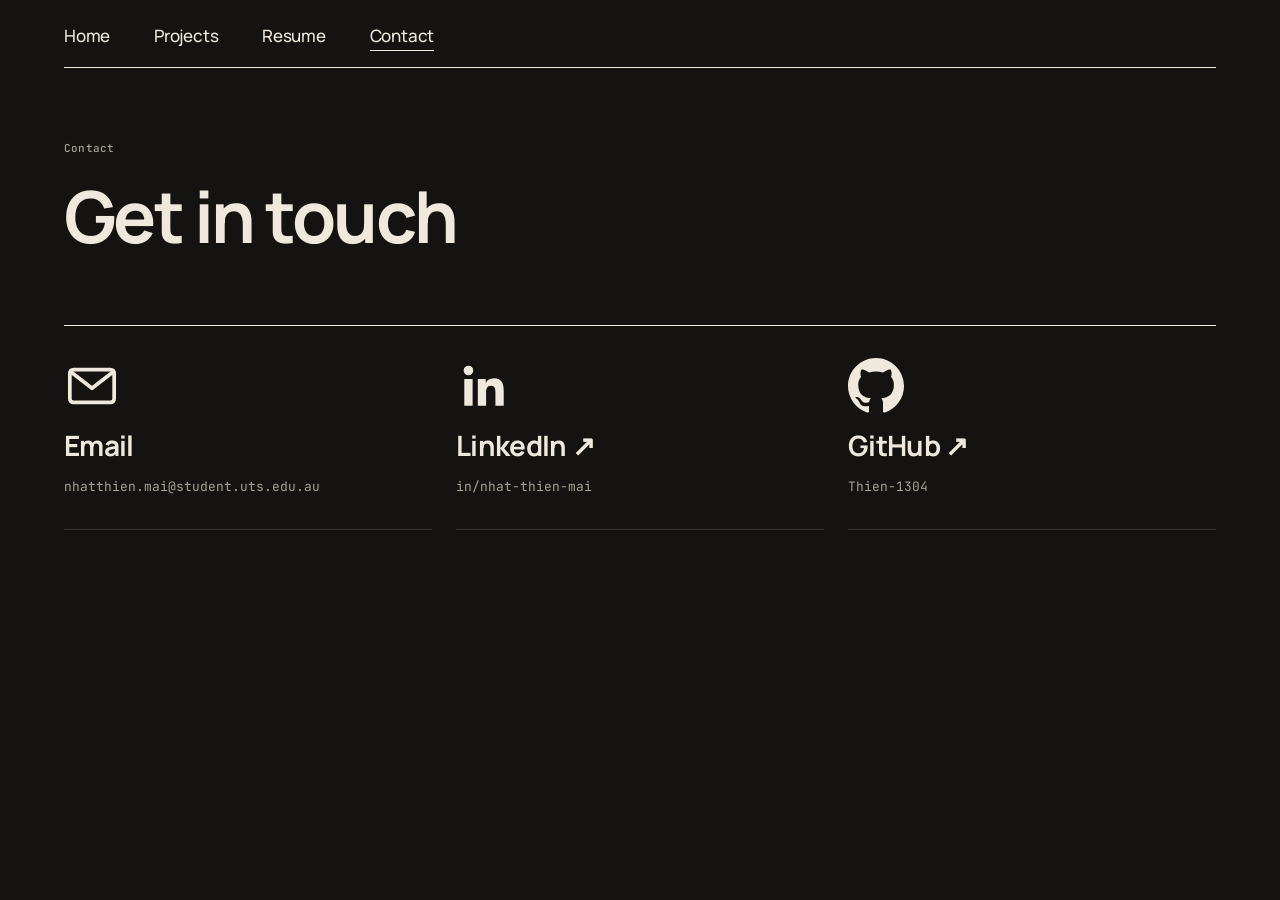
==== contact.html @ c1de8e4e "Publish portfolio site Co-Authored-By: Claude Opus 5.5 <noreply@anthropic.com>" ====
<!doctype html>
<html lang="en" data-theme="dark">
<head>
<meta charset="utf-8">
<meta name="color-scheme" content="dark">
<meta name="viewport" content="width=device-width, initial-scale=1">
<title>Contact — Nhat Thien Mai</title>
<meta name="description" content="Portfolio of Nhat Thien Mai, Mechatronics Engineering student at UTS: robots, embedded systems and test-bench work.">
<link rel="preconnect" href="https://fonts.googleapis.com">
<link rel="preconnect" href="https://fonts.gstatic.com" crossorigin>
<link rel="stylesheet" href="https://fonts.googleapis.com/css2?family=JetBrains+Mono:wght@400;500&family=Manrope:wght@400;500;600;700;800&display=swap">
<link rel="stylesheet" href="styles.css">
</head>
<body>
<div class="nm" id="top">
  <div class="nm-wrap">
    <header class="nm-mast">
      <nav class="nm-mast-nav nm-nav" aria-label="Primary">
        <a href="index.html">Home</a>
        <a href="index.html#work">Projects</a>
        <a href="https://drive.google.com/file/d/1OJMmLm8U8ivecN6BhH8PJnnP1VrDxSXQ/view?usp=sharing" target="_blank" rel="noopener">Resume</a>
        <a href="contact.html" aria-current="page">Contact</a>
      </nav>
    </header>
  </div>

  <section class="nm-wrap nm-grid nm-contact">
    <span class="nm-label" style="grid-column:1 / span 4">Contact</span>
    <h1 class="nm-display">Get in touch</h1>
    <div class="nm-contact-list">
      <a class="nm-contact-item" href="mailto:nhatthien.mai@student.uts.edu.au"><svg viewBox="0 0 24 24" fill="none" stroke="currentColor" stroke-width="1.6" stroke-linejoin="round" aria-hidden="true"><rect x="2.5" y="5" width="19" height="14" rx="1.5"/><path d="M3 6l9 7 9-7"/></svg><strong>Email</strong><span>nhatthien.mai@student.uts.edu.au</span></a>
      <a class="nm-contact-item" href="https://www.linkedin.com/in/nhat-thien-mai-077a37353/" target="_blank" rel="noopener"><svg viewBox="0 0 24 24" fill="currentColor" aria-hidden="true"><path d="M20.45 20.45h-3.56v-5.57c0-1.33-.02-3.04-1.85-3.04-1.85 0-2.14 1.45-2.14 2.94v5.67H9.35V9h3.41v1.56h.05c.48-.9 1.64-1.85 3.37-1.85 3.6 0 4.27 2.37 4.27 5.46v6.28zM5.34 7.43a2.06 2.06 0 1 1 0-4.13 2.06 2.06 0 0 1 0 4.13zM7.12 20.45H3.56V9h3.56v11.45z"/></svg><strong>LinkedIn ↗</strong><span>in/nhat-thien-mai</span></a>
      <a class="nm-contact-item" href="https://github.com/Thien-1304" target="_blank" rel="noopener"><svg viewBox="0 0 16 16" fill="currentColor" aria-hidden="true"><path d="M8 0C3.58 0 0 3.58 0 8c0 3.54 2.29 6.53 5.47 7.59.4.07.55-.17.55-.38 0-.19-.01-.82-.01-1.49-2.01.37-2.53-.49-2.69-.94-.09-.23-.48-.94-.82-1.13-.28-.15-.68-.52-.01-.53.63-.01 1.08.58 1.23.82.72 1.21 1.87.87 2.33.66.07-.52.28-.87.51-1.07-1.78-.2-3.64-.89-3.64-3.95 0-.87.31-1.59.82-2.15-.08-.2-.36-1.02.08-2.12 0 0 .67-.21 2.2.82.64-.18 1.32-.27 2-.27.68 0 1.36.09 2 .27 1.53-1.04 2.2-.82 2.2-.82.44 1.1.16 1.92.08 2.12.51.56.82 1.27.82 2.15 0 3.07-1.87 3.75-3.65 3.95.29.25.54.73.54 1.48 0 1.07-.01 1.93-.01 2.2 0 .21.15.46.55.38A8.013 8.013 0 0016 8c0-4.42-3.58-8-8-8z"/></svg><strong>GitHub ↗</strong><span>Thien-1304</span></a>
    </div>
  </section>

</div>
</body>
</html>
---- styles.css ----
/* Nhat Thien Mai portfolio: tokens + components */
:root{--space-1:4px;--space-2:8px;--space-3:12px;--space-4:16px;--space-6:24px;--space-8:32px;--space-12:48px;--space-18:72px;--space-30:120px;--radius-none:0;--radius-hair:2px;--radius-round:999px;--page-max:1360px;--page-margin:clamp(20px, 5vw, 72px);--measure:34em;--font-display:"Manrope", "Helvetica Neue", Arial, sans-serif;--font-sans:"Manrope", "Helvetica Neue", Arial, sans-serif;--font-mono:"JetBrains Mono", ui-monospace, Menlo, Consolas, monospace;--paper:#f2eee5;--paper-raised:#faf8f3;--paper-sunk:#e7e1d4;--ink:#1b1915;--graphite:#57524a;--rule:#c9c1b1;--rule-strong:var(--ink);--solder:#b83c16;--on-solder:#f8f4ec;--phosphor:#d4f25c;--on-phosphor:#1b1915;--indigo:#262343;--on-indigo:#f2eee5;--focus:var(--solder);--sticker:3px 4px 0 0 #1b1915;color-scheme:light}
@media (prefers-color-scheme: dark){:root:not([data-theme="light"]){--paper:#141311;--paper-raised:#1d1b18;--paper-sunk:#0d0c0b;--ink:#efe9dd;--graphite:#a8a194;--rule:#3a3631;--rule-strong:var(--ink);--solder:#f0703f;--on-solder:#141311;--phosphor:#c6e84a;--on-phosphor:#141311;--indigo:#a9a3e8;--on-indigo:#141311;--focus:var(--solder);--sticker:3px 4px 0 0 #000000;color-scheme:dark}}
:root[data-theme="dark"]{--paper:#141311;--paper-raised:#1d1b18;--paper-sunk:#0d0c0b;--ink:#efe9dd;--graphite:#a8a194;--rule:#3a3631;--rule-strong:var(--ink);--solder:#f0703f;--on-solder:#141311;--phosphor:#c6e84a;--on-phosphor:#141311;--indigo:#a9a3e8;--on-indigo:#141311;--focus:var(--solder);--sticker:3px 4px 0 0 #000000;color-scheme:dark}
/* Nhat Thien Mai Portfolio: component styles. Loads after tokens.css; every value is a token or derived from one.
   Fonts come from Google Fonts: Manrope (400-800) and JetBrains Mono (400, 500). Everything is upright. */

.nm, .nm * { box-sizing: border-box; }
body { margin: 0; background: var(--paper); color: var(--ink); font-family: var(--font-sans); -webkit-font-smoothing: antialiased; }
.nm { font-family: var(--font-sans); font-size: 16px; line-height: 26px; color: var(--ink); background: var(--paper); }
.nm img { display: block; max-width: 100%; }
.nm a { color: inherit; }
.nm :focus-visible { outline: 2px solid var(--focus); outline-offset: 3px; }
.nm-wrap { max-width: var(--page-max); margin: 0 auto; padding-left: var(--page-margin); padding-right: var(--page-margin); }
.nm-grid { display: grid; grid-template-columns: repeat(12, minmax(0, 1fr)); column-gap: var(--space-6); }

/* ---------- type helpers ---------- */
.nm-label { font-family: var(--font-mono); font-size: 11px; line-height: 16px; font-weight: 500; letter-spacing: .02em; text-transform: none; color: var(--graphite); }
.nm-spec { font-family: var(--font-mono); font-size: 13px; line-height: 20px; }
.nm-em { font-style: normal; font-weight: 400; }
.nm-lede .nm-em, .nm-body .nm-em, .nm-small .nm-em { font-weight: 700; }
.nm-display { font-family: var(--font-display); font-weight: 700; font-size: clamp(40px, 5.6vw, 72px); line-height: 1.02; letter-spacing: -.035em; margin: 0; }
.nm-headline { font-family: var(--font-display); font-weight: 700; font-size: clamp(26px, 2.8vw, 36px); line-height: 1.12; letter-spacing: -.025em; margin: 0; }
.nm-pull { font-family: var(--font-display); font-weight: 500; font-size: clamp(22px, 2.4vw, 28px); line-height: 1.3; letter-spacing: -.015em; margin: 0; }
.nm-lede { font-size: 19px; line-height: 30px; max-width: var(--measure); margin: 0; }
.nm-body { font-size: 16px; line-height: 26px; max-width: var(--measure); margin: 0; }
.nm-body + .nm-body { margin-top: var(--space-4); }
.nm-small { font-size: 14px; line-height: 22px; color: var(--graphite); margin: 0; }
.nm-solder { color: var(--solder); }

/* ---------- Link, Button, Disc ---------- */
.nm-link { color: var(--ink); text-decoration: underline; text-decoration-thickness: 1px; text-underline-offset: 5px; text-decoration-color: var(--rule-strong); transition: color .2s, text-decoration-color .2s; }
.nm-link:hover { color: var(--solder); text-decoration-color: var(--solder); }
.nm-link--arrow::after { content: "\2009\2192"; display: inline-block; transition: transform .2s; }
.nm-link--arrow:hover::after { transform: translateX(4px); }
.nm-link--out::after { content: "\2009\2197"; }
.nm-btn { display: inline-flex; align-items: center; gap: var(--space-3); font-family: var(--font-mono); font-size: 11px; line-height: 16px; font-weight: 500; letter-spacing: .02em; text-transform: none; text-decoration: none; padding: var(--space-3) var(--space-4); border: 1px solid var(--rule-strong); border-radius: var(--radius-none); background: var(--ink); color: var(--paper); cursor: pointer; transition: background .2s, color .2s; }
.nm-btn:hover { background: var(--solder); border-color: var(--solder); color: var(--on-solder); }
.nm-btn--ghost { background: transparent; color: var(--ink); }
.nm-btn--ghost:hover { background: var(--ink); border-color: var(--ink); color: var(--paper); }
.nm-disc { display: inline-grid; place-items: center; width: 72px; height: 72px; border-radius: var(--radius-round); border: 1px solid var(--rule-strong); color: var(--ink); font-family: var(--font-display); font-size: 28px; line-height: 1; text-decoration: none; transition: background .2s, color .2s; }
.nm-disc:hover { background: var(--ink); color: var(--paper); }

/* ---------- Masthead ---------- */
.nm-mast { display: grid; grid-template-columns: repeat(12, minmax(0, 1fr)); column-gap: var(--space-6); align-items: baseline; padding-top: var(--space-6); padding-bottom: var(--space-4); border-bottom: 1px solid var(--rule-strong); }
.nm-mast-mark { grid-column: 1 / span 4; font-family: var(--font-display); font-weight: 800; font-size: 20px; line-height: 1; letter-spacing: -.03em; text-decoration: none; color: var(--ink); }
.nm-mast-mark i { font-style: normal; font-weight: 400; }
.nm-mast-status { grid-column: 5 / span 4; display: flex; align-items: center; gap: var(--space-2); }
.nm-mast-status::before { content: ""; width: 7px; height: 7px; border-radius: var(--radius-round); background: var(--solder); flex: none; }
.nm-mast-nav { grid-column: 9 / span 4; display: flex; justify-content: flex-end; gap: var(--space-6); }
.nm-mast-nav a { font-family: var(--font-mono); font-size: 11px; line-height: 16px; font-weight: 500; letter-spacing: .02em; text-transform: none; color: var(--ink); text-decoration: none; padding-bottom: 2px; border-bottom: 1px solid transparent; }
.nm-mast-nav a:hover { color: var(--solder); }
.nm-mast-nav a[aria-current] { border-bottom-color: var(--solder); }
.nm-mast-nav a sup { color: var(--graphite); font-size: 9px; margin-left: 2px; }
@media (max-width: 760px) {
  .nm-mast { grid-template-columns: minmax(0, 1fr); row-gap: var(--space-3); }
  .nm-mast-mark, .nm-mast-status, .nm-mast-nav { grid-column: 1; }
  .nm-mast-nav { grid-row: 2; justify-content: flex-start; flex-wrap: wrap; gap: var(--space-2) var(--space-4); }
  .nm-mast-status { grid-row: 3; }
}
/* small screens: every grid child goes full width, including inline column spans on composed pages */
@media (max-width: 860px) {
  .nm { overflow-x: clip; }
  .nm-grid, .nm-index, .nm-case, .nm-row, .nm-toolkit > div, .nm-sechead, .nm-colophon-cols { column-gap: var(--space-4); }
  .nm-grid > *, .nm-case > * { grid-column: 1 / -1 !important; }
  .nm-hero-figure.nm-figure { width: 72%; }
}

/* ---------- Hero ---------- */
.nm-hero { position: relative; padding-top: var(--space-12); padding-bottom: var(--space-18); }
.nm-hero-folio { grid-column: 1 / span 7; grid-row: 1; display: flex; flex-direction: column; gap: var(--space-1); }
.nm-hero-name { grid-column: 1 / span 9; grid-row: 2; position: relative; z-index: 2; margin: var(--space-8) 0 0; font-family: var(--font-display); font-weight: 700; font-size: clamp(56px, 9vw, 128px); line-height: .96; letter-spacing: -.045em; }
.nm-hero-name span { display: block; }
.nm-hero-name .nm-indent { padding-left: 1.6em; }
.nm-hero-figure { grid-column: 8 / span 4; grid-row: 1 / span 3; position: relative; margin: 0; align-self: start; }
.nm-hero-intro { grid-column: 2 / span 5; grid-row: 3; margin-top: var(--space-12); }
.nm-hero-intro .nm-lede + .nm-lede { margin-top: var(--space-4); }
.nm-hero-actions { display: flex; flex-wrap: wrap; gap: var(--space-3); margin-top: var(--space-8); }
.nm-hero-figure .nm-sticker { position: absolute; left: -28px; bottom: 92px; z-index: 3; }
.nm-hero-figure .nm-seal { position: absolute; right: -24px; top: -28px; z-index: 3; }
@media (max-width: 860px) {
  .nm-hero-name, .nm-hero-figure, .nm-hero-intro, .nm-hero-folio { grid-column: 1 / -1; grid-row: auto; }
  .nm-hero-figure { width: 72%; margin-top: var(--space-8); justify-self: end; }
  .nm-hero-name .nm-indent { padding-left: .8em; }
  .nm-hero-intro { margin-top: var(--space-8); }
}

/* ---------- Portrait (dithered image that takes the paper colour) ---------- */
.nm-portrait { position: relative; background: var(--paper); overflow: hidden; }
.nm-portrait img { width: 100%; mix-blend-mode: multiply; filter: contrast(1.05); transition: opacity .3s; }
.nm-portrait::after { content: ""; position: absolute; inset: 0; background: var(--solder); mix-blend-mode: screen; opacity: 0; transition: opacity .3s; pointer-events: none; }
.nm-portrait:hover::after { opacity: 1; }
[data-theme="dark"] .nm-portrait { background: var(--ink); }
[data-theme="dark"] .nm-portrait img { mix-blend-mode: multiply; }

/* ---------- Figure ---------- */
.nm-figure { margin: 0; }
.nm-figure-img { background: var(--paper-sunk); overflow: hidden; }
.nm-figure-img img { width: 100%; height: 100%; object-fit: cover; }
.nm-figure-img--contain img { object-fit: contain; mix-blend-mode: multiply; }
[data-theme="dark"] .nm-figure-img--contain { background: var(--ink); }
.nm-figure figcaption { display: flex; gap: var(--space-3); align-items: baseline; margin-top: var(--space-3); max-width: 40em; }
.nm-figure figcaption .nm-label:first-child { color: var(--solder); flex: none; }
.nm-figure figcaption .nm-cap { font-size: 14px; line-height: 22px; color: var(--graphite); }
.nm-ratio-4x5 { aspect-ratio: 4 / 5; }
.nm-ratio-1x1 { aspect-ratio: 1 / 1; }
.nm-ratio-3x2 { aspect-ratio: 3 / 2; }
.nm-ratio-16x9 { aspect-ratio: 16 / 9; }
.nm-ratio-3x4 { aspect-ratio: 3 / 4; }

/* ---------- Annotation: dimension line ---------- */
.nm-dim { margin: 0; display: inline-flex; flex-direction: column; gap: var(--space-2); min-width: 160px; }
.nm-dim-line { position: relative; display: flex; align-items: center; height: 20px; color: var(--rule-strong); }
.nm-dim-line::before { content: ""; position: absolute; left: 0; right: 0; top: 50%; border-top: 1px solid currentColor; }
.nm-dim-tick { position: relative; width: 1px; height: 20px; background: currentColor; flex: none; }
.nm-dim-tick::after { content: ""; position: absolute; top: 50%; width: 0; height: 0; border-top: 4px solid transparent; border-bottom: 4px solid transparent; transform: translateY(-50%); }
.nm-dim-tick:first-child::after { left: 1px; border-right: 8px solid currentColor; }
.nm-dim-tick:last-child::after { right: 1px; border-left: 8px solid currentColor; }
.nm-dim-val { position: relative; margin: 0 auto; padding: 0 var(--space-2); background: var(--paper); font-family: var(--font-mono); font-size: 13px; line-height: 20px; color: var(--solder); }
.nm-dim figcaption { text-align: center; }
.nm-dim--v { flex-direction: row; align-items: stretch; min-width: 0; min-height: 160px; }
.nm-dim--v .nm-dim-line { flex-direction: column; height: auto; width: 20px; }
.nm-dim--v .nm-dim-line::before { top: 0; bottom: 0; left: 50%; right: auto; border-top: 0; border-left: 1px solid currentColor; }
.nm-dim--v .nm-dim-tick { width: 20px; height: 1px; }
.nm-dim--v .nm-dim-tick::after { top: auto; left: 50%; transform: translateX(-50%); border: 0; border-left: 4px solid transparent; border-right: 4px solid transparent; }
.nm-dim--v .nm-dim-tick:first-child::after { top: 1px; border-bottom: 8px solid currentColor; }
.nm-dim--v .nm-dim-tick:last-child::after { bottom: 1px; border-top: 8px solid currentColor; }
.nm-dim--v .nm-dim-val { margin: auto 0; padding: var(--space-1) 0; writing-mode: vertical-rl; transform: rotate(180deg); }
.nm-dim--v figcaption { align-self: center; text-align: left; max-width: 14em; }

/* ---------- Sticker & Seal ---------- */
.nm-sticker { display: inline-block; font-family: var(--font-mono); font-size: 11px; line-height: 16px; font-weight: 500; letter-spacing: .02em; text-transform: none; padding: var(--space-2) var(--space-3); background: var(--phosphor); color: var(--on-phosphor); border-radius: var(--radius-hair); box-shadow: var(--sticker); transform: rotate(-4deg); white-space: nowrap; }
.nm-sticker b { font-weight: 800; display: block; font-family: var(--font-display); font-size: 18px; line-height: 22px; letter-spacing: -.02em; text-transform: none; }
.nm-sticker--solder { background: var(--solder); color: var(--on-solder); transform: rotate(3deg); }
.nm-seal { display: inline-grid; place-items: center; align-content: center; width: 104px; height: 104px; border-radius: var(--radius-round); background: var(--solder); color: var(--on-solder); box-shadow: var(--sticker); text-align: center; transform: rotate(8deg); }
.nm-seal strong { font-family: var(--font-display); font-weight: 800; font-size: 34px; line-height: .95; letter-spacing: -.04em; }
.nm-seal strong sup { font-size: 18px; vertical-align: top; }
.nm-seal span { font-family: var(--font-mono); font-size: 9px; line-height: 12px; letter-spacing: .02em; text-transform: none; margin-top: var(--space-1); max-width: 76px; }

/* ---------- Section head ---------- */
.nm-sechead { display: grid; grid-template-columns: repeat(12, minmax(0, 1fr)); column-gap: var(--space-6); align-items: end; padding-top: var(--space-3); border-top: 1px solid var(--rule-strong); margin-bottom: var(--space-12); }
.nm-sechead .nm-label { grid-column: 1 / span 3; align-self: start; }
.nm-sechead h2 { grid-column: 4 / span 7; margin: var(--space-6) 0 0; font-family: var(--font-display); font-weight: 700; font-size: clamp(40px, 5.6vw, 72px); line-height: 1.02; letter-spacing: -.035em; }
.nm-sechead h2 sup { font-family: var(--font-mono); font-size: 13px; letter-spacing: .04em; color: var(--solder); vertical-align: top; margin-left: var(--space-2); position: relative; top: .6em; }
.nm-sechead .nm-sechead-note { grid-column: 11 / span 2; align-self: end; text-align: right; }
@media (max-width: 760px) { .nm-sechead .nm-label, .nm-sechead h2, .nm-sechead-note { grid-column: 1 / -1; text-align: left; } }

/* ---------- Project index ---------- */
.nm-index { display: grid; grid-template-columns: repeat(12, minmax(0, 1fr)); column-gap: var(--space-6); row-gap: var(--space-18); align-items: start; }
.nm-card { display: block; text-decoration: none; color: var(--ink); }
.nm-card-img { position: relative; overflow: hidden; background: var(--paper-sunk); }
.nm-card-img img { width: 100%; height: 100%; object-fit: cover; transition: transform .6s cubic-bezier(.2,.7,.2,1); }
.nm-card:hover .nm-card-img img { transform: scale(1.025); }
.nm-card-meta { display: grid; grid-template-columns: auto 1fr auto; column-gap: var(--space-4); align-items: baseline; padding-top: var(--space-3); margin-top: var(--space-3); border-top: 1px solid var(--rule-strong); }
.nm-card-no { color: var(--solder); }
.nm-card-title { font-family: var(--font-display); font-weight: 700; font-size: clamp(20px, 2vw, 26px); line-height: 1.2; letter-spacing: -.025em; margin: 0; }
.nm-card-title i { font-style: normal; font-weight: 400; }
.nm-card-arrow { font-family: var(--font-display); font-size: 26px; line-height: 1; transition: transform .25s, color .25s; }
.nm-card:hover .nm-card-arrow { transform: translate(4px, -4px); color: var(--solder); }
.nm-card-sub { grid-column: 2 / span 2; margin-top: var(--space-2); }
.nm-card .nm-sticker { position: absolute; top: var(--space-4); right: var(--space-4); }
/* placement recipes: deliberately unequal */
.nm-at-a { grid-column: 1 / span 7; }
.nm-at-b { grid-column: 9 / span 4; margin-top: var(--space-30); }
.nm-at-c { grid-column: 2 / span 4; }
.nm-at-d { grid-column: 7 / span 6; margin-top: calc(-1 * var(--space-12)); }
.nm-at-e { grid-column: 1 / span 5; margin-top: var(--space-6); }
.nm-at-f { grid-column: 7 / span 5; margin-top: var(--space-18); }
@media (max-width: 860px) {
  .nm-index { row-gap: var(--space-12); }
  .nm-at-a, .nm-at-b, .nm-at-c, .nm-at-d, .nm-at-e, .nm-at-f { grid-column: 1 / -1; margin-top: 0; }
  .nm-at-b, .nm-at-d, .nm-at-f { width: 82%; justify-self: end; }
}

/* ---------- Type tile (project with no photograph) ---------- */
.nm-tile { position: relative; display: flex; flex-direction: column; justify-content: space-between; padding: var(--space-6); background: var(--indigo); color: var(--on-indigo); overflow: hidden; }
.nm-tile-dots { position: absolute; inset: 0; pointer-events: none; background-image: radial-gradient(circle, var(--on-indigo) 1.5px, transparent 2px); background-size: 14px 14px; -webkit-mask-image: linear-gradient(200deg, transparent 25%, #000 95%); mask-image: linear-gradient(200deg, transparent 25%, #000 95%); }
.nm-tile-num { position: relative; font-family: var(--font-display); font-weight: 800; font-size: clamp(64px, 7vw, 96px); line-height: .9; letter-spacing: -.05em; }
.nm-tile .nm-label { position: relative; color: var(--on-indigo); }

/* ---------- Case study ---------- */
.nm-case { display: grid; grid-template-columns: repeat(12, minmax(0, 1fr)); column-gap: var(--space-6); row-gap: var(--space-8); padding-top: var(--space-3); border-top: 1px solid var(--rule-strong); }
.nm-case-no { grid-column: 1 / span 2; }
.nm-case-no b { display: block; font-family: var(--font-display); font-weight: 800; font-size: 72px; line-height: .9; color: var(--ink); margin-top: var(--space-4); letter-spacing: -.05em; }
.nm-case-text { grid-column: 4 / span 5; padding-top: var(--space-6); }
.nm-case-text .nm-headline { margin-bottom: var(--space-8); }
.nm-case-spec { grid-column: 10 / span 3; padding-top: var(--space-6); }
.nm-case-wide { grid-column: 2 / span 10; }
.nm-case-left { grid-column: 1 / span 6; }
.nm-case-right { grid-column: 8 / span 5; margin-top: var(--space-18); }
@media (max-width: 860px) {
  .nm-case-no, .nm-case-text, .nm-case-spec, .nm-case-wide, .nm-case-left, .nm-case-right { grid-column: 1 / -1; margin-top: 0; }
  .nm-case-no b { font-size: 56px; }
}

/* ---------- Spec list ---------- */
.nm-specs { margin: 0; padding: 0; }
.nm-specs > div { display: grid; grid-template-columns: 1fr; gap: var(--space-1); padding: var(--space-3) 0; border-top: 1px solid var(--rule); }
.nm-specs > div:last-child { border-bottom: 1px solid var(--rule); }
.nm-specs dt { font-family: var(--font-mono); font-size: 11px; line-height: 16px; font-weight: 500; letter-spacing: .02em; text-transform: none; color: var(--graphite); }
.nm-specs dd { margin: 0; font-family: var(--font-mono); font-size: 13px; line-height: 20px; color: var(--ink); }

/* ---------- Ledger (experience, education, awards) ---------- */
.nm-ledger { list-style: none; margin: 0; padding: 0; }
.nm-row { display: grid; grid-template-columns: repeat(12, minmax(0, 1fr)); column-gap: var(--space-6); padding: var(--space-6) 0; border-top: 1px solid var(--rule); transition: background .2s; }
.nm-row:last-child { border-bottom: 1px solid var(--rule-strong); }
.nm-ledger .nm-row:first-child { border-top-color: var(--rule-strong); }
.nm-row-when { grid-column: 1 / span 2; padding-top: 6px; }
.nm-row-what { grid-column: 4 / span 5; }
.nm-row-what h3 { margin: 0; font-family: var(--font-display); font-weight: 700; font-size: 22px; line-height: 1.25; letter-spacing: -.02em; }
.nm-row-what p { margin: var(--space-1) 0 0; font-size: 14px; line-height: 22px; color: var(--graphite); }
.nm-row-notes { grid-column: 10 / span 3; margin: 0; padding: 6px 0 0; list-style: none; font-size: 14px; line-height: 22px; }
.nm-row-notes li + li { margin-top: var(--space-2); }
.nm-row-notes li::before { content: "\2014\2002"; color: var(--graphite); }
@media (max-width: 860px) { .nm-row-when, .nm-row-what, .nm-row-notes { grid-column: 1 / -1; } .nm-row-what { margin-top: var(--space-2); } .nm-row-notes { margin-top: var(--space-3); } }

/* ---------- Toolkit ---------- */
.nm-toolkit { margin: 0; }
.nm-toolkit > div { display: grid; grid-template-columns: repeat(12, minmax(0, 1fr)); column-gap: var(--space-6); padding: var(--space-4) 0; border-top: 1px solid var(--rule); align-items: baseline; }
.nm-toolkit > div:last-child { border-bottom: 1px solid var(--rule); }
.nm-toolkit dt { grid-column: 1 / span 3; }
.nm-toolkit dd { grid-column: 4 / span 9; margin: 0; font-family: var(--font-display); font-weight: 600; font-size: clamp(20px, 2.2vw, 26px); line-height: 1.35; letter-spacing: -.02em; }
.nm-toolkit dd span + span::before { content: " / "; color: var(--rule); font-weight: 400; }
@media (max-width: 760px) { .nm-toolkit dt, .nm-toolkit dd { grid-column: 1 / -1; } .nm-toolkit dd { margin-top: var(--space-1); } }

/* ---------- Colophon (contact + footer) ---------- */
.nm-colophon { padding-top: var(--space-30); padding-bottom: var(--space-8); }
.nm-colophon-call { grid-column: 1 / span 10; margin: 0; font-family: var(--font-display); font-weight: 700; font-size: clamp(40px, 6.4vw, 92px); line-height: 1; letter-spacing: -.045em; }
.nm-colophon-call a { text-decoration: none; color: var(--ink); background-image: linear-gradient(var(--solder), var(--solder)); background-size: 0 3px; background-repeat: no-repeat; background-position: 0 92%; transition: background-size .4s, color .2s; }
.nm-colophon-call a:hover { background-size: 100% 3px; color: var(--solder); }
.nm-colophon-cols { grid-column: 1 / -1; display: grid; grid-template-columns: repeat(12, minmax(0, 1fr)); column-gap: var(--space-6); margin-top: var(--space-18); padding-top: var(--space-3); border-top: 1px solid var(--rule-strong); }
.nm-colophon-cols > div { grid-column: span 3; display: flex; flex-direction: column; gap: var(--space-2); }
.nm-colophon-cols > div.nm-colophon-set { grid-column: 10 / span 3; }
.nm-colophon-cols p { margin: 0; font-size: 14px; line-height: 22px; }
.nm-colophon-base { grid-column: 1 / -1; display: flex; justify-content: space-between; margin-top: var(--space-18); }
@media (max-width: 760px) { .nm-colophon-cols > div, .nm-colophon-cols > div.nm-colophon-set { grid-column: 1 / -1; margin-bottom: var(--space-6); } }

/* ---------- State diagram (finite-state machines, typeset) ---------- */
.nm-states { display: flex; align-items: center; gap: 0; margin: 0; padding: 0; list-style: none; }
.nm-states li { display: contents; }
.nm-state { flex: none; padding: var(--space-4) var(--space-6); border: 1px solid var(--rule-strong); font-family: var(--font-display); font-weight: 700; font-size: 24px; line-height: 1; letter-spacing: -.02em; }
.nm-state small { display: block; margin-top: var(--space-2); font-family: var(--font-mono); font-size: 11px; line-height: 16px; letter-spacing: .02em; text-transform: none; color: var(--graphite); }
.nm-state--hot { border-color: var(--solder); color: var(--solder); }
.nm-states li + li::before { content: ""; flex: 1 1 24px; min-width: 24px; max-width: 96px; border-top: 1px solid var(--rule-strong); }
@media (max-width: 600px) { .nm-states { flex-direction: column; align-items: stretch; } .nm-states li + li::before { flex: none; height: 24px; min-width: 0; width: 0; margin-left: var(--space-6); border-top: 0; border-left: 1px solid var(--rule-strong); } }

/* ---------- Triptych (three images of one kind, stepped) ---------- */
.nm-trip { display: grid; grid-template-columns: repeat(3, minmax(0, 1fr)); column-gap: var(--space-6); align-items: start; }
.nm-trip > :nth-child(2) { margin-top: var(--space-18); }
.nm-trip > :nth-child(3) { margin-top: var(--space-6); }
.nm-trip img { image-rendering: pixelated; }
@media (max-width: 860px) { .nm-trip { grid-template-columns: 1fr; row-gap: var(--space-8); } .nm-trip > * { margin-top: 0 !important; } .nm-trip > :nth-child(2) { width: 82%; justify-self: end; } }

/* ---------- Preview stage helper ---------- */
.nm-stage { padding: var(--space-8) var(--space-8); }
.nm-row-flex { display: flex; flex-wrap: wrap; gap: var(--space-6); align-items: center; }

@media (prefers-color-scheme: dark){:root:not([data-theme="light"]) .nm-portrait { background: var(--ink); }:root:not([data-theme="light"]) .nm-portrait img { mix-blend-mode: multiply; }:root:not([data-theme="light"]) .nm-figure-img--contain { background: var(--ink); }}

/* ---- Text navigation (Home · Projects · Resume · Contact) ---- */
.nm-mast { align-items: center; }
.nm-nav { gap: clamp(20px, 3.4vw, 48px); }
.nm-nav a { font-family: var(--font-sans); font-size: 17px; line-height: 24px; font-weight: 500; letter-spacing: -.01em; text-transform: none;
  color: var(--ink); text-decoration: none; padding-bottom: 2px; border-bottom: 1px solid transparent; }
.nm-nav a:hover { color: var(--solder); }
.nm-nav a[aria-current] { border-bottom-color: var(--ink); }
@media (max-width: 760px) { .nm-nav a { font-size: 15px; } }

/* ---- Contact page ---- */
.nm-contact { padding-top: var(--space-18); padding-bottom: var(--space-30); }
.nm-contact h1 { grid-column: 1 / span 9; margin: var(--space-6) 0 var(--space-18); }
.nm-contact-list { grid-column: 1 / -1; display: grid; grid-template-columns: repeat(3, minmax(0, 1fr)); column-gap: var(--space-6); border-top: 1px solid var(--rule-strong); }
.nm-contact-item { display: flex; flex-direction: column; gap: var(--space-4); padding: var(--space-8) 0; color: var(--ink); text-decoration: none; border-bottom: 1px solid var(--rule); }
.nm-contact-item svg { width: 56px; height: 56px; transition: transform .25s, color .25s; }
.nm-contact-item strong { font-family: var(--font-display); font-weight: 700; font-size: 28px; line-height: 1.1; letter-spacing: -.025em; }
.nm-contact-item span { font-family: var(--font-mono); font-size: 13px; line-height: 20px; color: var(--graphite); overflow-wrap: anywhere; }
.nm-contact-item:hover { color: var(--solder); }
.nm-contact-item:hover svg { transform: translateY(-4px); }
@media (max-width: 760px) { .nm-contact-list { grid-template-columns: 1fr; } }

/* ---- Video (YouTube, autoplays muted in view) ---- */
.nm-video { position: relative; aspect-ratio: 16 / 9; background: var(--paper-sunk) center / cover no-repeat; overflow: hidden; }
.nm-video iframe { position: absolute; inset: 0; width: 100%; height: 100%; border: 0; }
.nm-video-fallback { position: absolute; left: var(--space-3); bottom: var(--space-3); font-family: var(--font-mono); font-size: 11px; letter-spacing: .02em;
  text-transform: none; padding: var(--space-1) var(--space-2); background: var(--ink); color: var(--paper); text-decoration: none; }
.nm-video.is-loaded .nm-video-fallback { display: none; }
.nm-vpair { display: grid; grid-template-columns: repeat(2, minmax(0, 1fr)); column-gap: var(--space-6); align-items: start; margin-top: var(--space-6); }
.nm-vpair > :nth-child(2) { margin-top: var(--space-12); }
.nm-vone { margin-top: var(--space-6); }
.nm-card .nm-video iframe { pointer-events: none; }
@media (max-width: 760px) { .nm-vpair { grid-template-columns: 1fr; row-gap: var(--space-8); } .nm-vpair > :nth-child(2) { margin-top: 0; } }

/* ---- Home: one left margin ---- */
.nm-hero-name .nm-indent { padding-left: 0; }
.nm-hero-intro { grid-column: 1 / span 6; }
.nm-sechead .nm-label { grid-column: 1 / -1; }
.nm-sechead h2 { grid-column: 1 / span 9; margin-top: var(--space-4); }
.nm-sechead .nm-sechead-note { grid-column: 10 / span 3; }
.nm-card-img--auto img { height: auto; }
/* uncropped figures take the image's own shape: no letterbox bars on the dark ground */
.nm-figure-img--contain, [data-theme="dark"] .nm-figure-img--contain { aspect-ratio: auto !important; background: none; }
.nm-figure-img--contain img { height: auto; object-fit: initial; mix-blend-mode: normal; }
.nm-figure-img--contain[style*="aspect-ratio"] img { height: 100%; object-fit: cover; object-position: 50% 100%; }
@media (max-width: 860px) { .nm-hero-intro { grid-column: 1 / -1; } .nm-at-c, .nm-at-d { grid-column: 1 / -1 !important; margin-top: 0 !important; } }

/* ---- Projects mosaic ---- */
.nm-mosaic { display: grid; grid-template-columns: repeat(12, minmax(0, 1fr)); grid-auto-rows: 40px; gap: var(--space-4); }
.nm-mtile { position: relative; display: block; overflow: hidden; background: var(--paper-sunk); color: var(--ink); text-decoration: none; }
.nm-mtile img { width: 100%; height: 100%; object-fit: cover; transition: transform .6s cubic-bezier(.2,.7,.2,1); }
.nm-mtile:hover img { transform: scale(1.03); }
.nm-mtile .nm-sticker { position: absolute; top: var(--space-3); right: var(--space-3); }
.nm-mtile-cap { position: absolute; left: 0; bottom: 0; max-width: calc(100% - var(--space-6)); display: flex; gap: var(--space-2); align-items: baseline;
  padding: var(--space-2) var(--space-3); background: var(--paper); font-family: var(--font-display); font-size: 15px; line-height: 20px; letter-spacing: -.01em; }
.nm-mtile-cap b { font-weight: 700; }
.nm-mtile-no { font-family: var(--font-mono); font-size: 11px; color: var(--solder); }
.nm-mtile:hover .nm-mtile-cap { color: var(--solder); }
@media (max-width: 860px) {
  .nm-mosaic { grid-template-columns: 1fr 1fr; grid-auto-rows: auto; gap: var(--space-3); }
  .nm-mtile { grid-column: span 2 !important; grid-row: auto !important; aspect-ratio: 4 / 3; }
  .nm-mtile[href="fire-rescue.html"], .nm-mtile[href="pixel-camera.html"] { grid-column: span 1 !important; aspect-ratio: 1; }
}

/* ---- Case sections: text sits right after the number ---- */
.nm-case-text { grid-column: 3 / span 6; }
@media (max-width: 860px) { .nm-case-text { grid-column: 1 / -1; } }

/* ---- Top bar: menu only, left-aligned ---- */
.nm-mast { display: flex; flex-wrap: wrap; align-items: center; justify-content: space-between; gap: var(--space-3) var(--space-6); }
.nm-mast .nm-nav { order: -1; justify-content: flex-start; flex-wrap: wrap; }
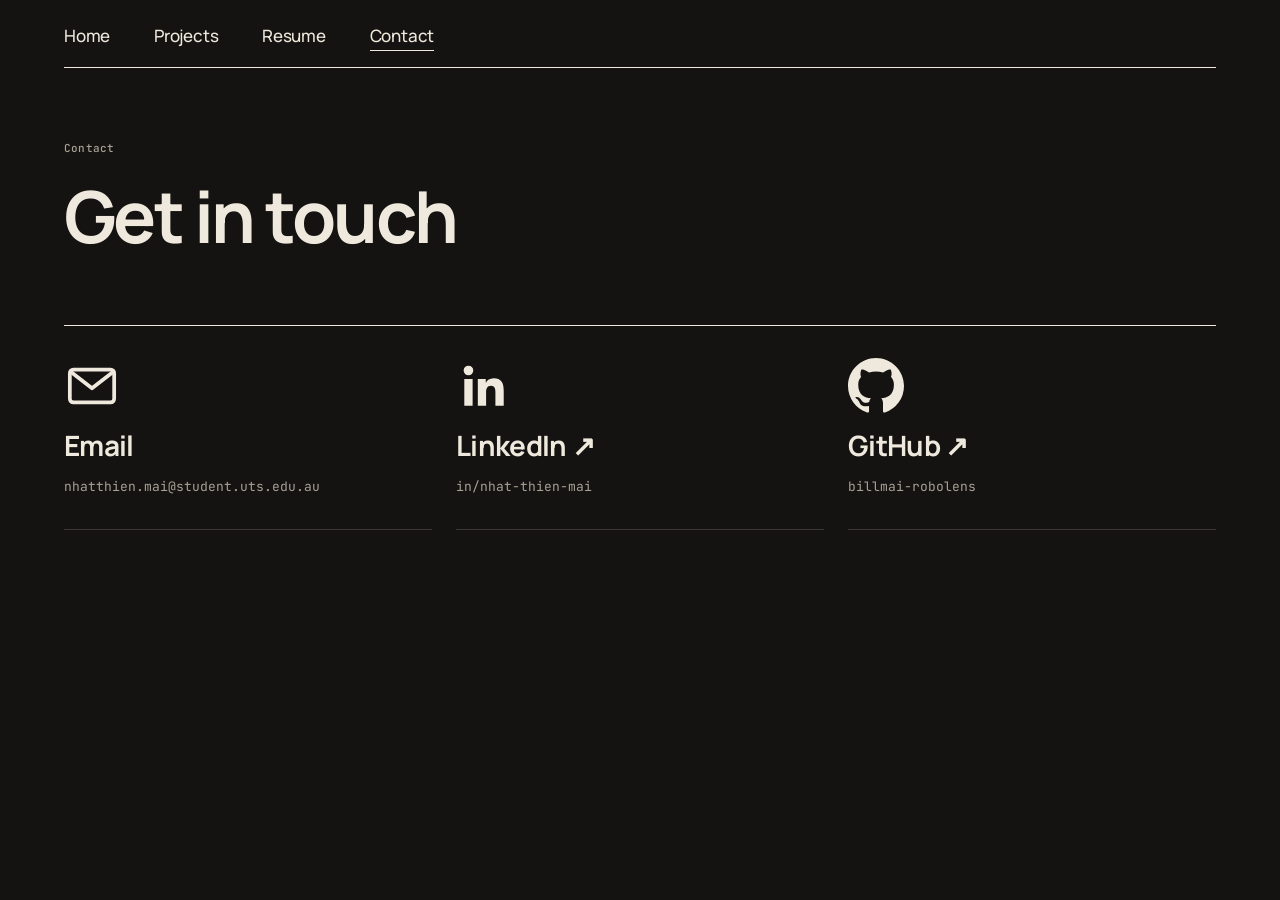
==== commit 940e4868: "Point GitHub link to billmai-robolens Co-Authored-By: Claude Opus 5.5 <noreply@anthropic.com>" ====
--- a/contact.html
+++ b/contact.html
@@ -30,7 +30,7 @@
     <div class="nm-contact-list">
       <a class="nm-contact-item" href="mailto:nhatthien.mai@student.uts.edu.au"><svg viewBox="0 0 24 24" fill="none" stroke="currentColor" stroke-width="1.6" stroke-linejoin="round" aria-hidden="true"><rect x="2.5" y="5" width="19" height="14" rx="1.5"/><path d="M3 6l9 7 9-7"/></svg><strong>Email</strong><span>nhatthien.mai@student.uts.edu.au</span></a>
       <a class="nm-contact-item" href="https://www.linkedin.com/in/nhat-thien-mai-077a37353/" target="_blank" rel="noopener"><svg viewBox="0 0 24 24" fill="currentColor" aria-hidden="true"><path d="M20.45 20.45h-3.56v-5.57c0-1.33-.02-3.04-1.85-3.04-1.85 0-2.14 1.45-2.14 2.94v5.67H9.35V9h3.41v1.56h.05c.48-.9 1.64-1.85 3.37-1.85 3.6 0 4.27 2.37 4.27 5.46v6.28zM5.34 7.43a2.06 2.06 0 1 1 0-4.13 2.06 2.06 0 0 1 0 4.13zM7.12 20.45H3.56V9h3.56v11.45z"/></svg><strong>LinkedIn ↗</strong><span>in/nhat-thien-mai</span></a>
-      <a class="nm-contact-item" href="https://github.com/Thien-1304" target="_blank" rel="noopener"><svg viewBox="0 0 16 16" fill="currentColor" aria-hidden="true"><path d="M8 0C3.58 0 0 3.58 0 8c0 3.54 2.29 6.53 5.47 7.59.4.07.55-.17.55-.38 0-.19-.01-.82-.01-1.49-2.01.37-2.53-.49-2.69-.94-.09-.23-.48-.94-.82-1.13-.28-.15-.68-.52-.01-.53.63-.01 1.08.58 1.23.82.72 1.21 1.87.87 2.33.66.07-.52.28-.87.51-1.07-1.78-.2-3.64-.89-3.64-3.95 0-.87.31-1.59.82-2.15-.08-.2-.36-1.02.08-2.12 0 0 .67-.21 2.2.82.64-.18 1.32-.27 2-.27.68 0 1.36.09 2 .27 1.53-1.04 2.2-.82 2.2-.82.44 1.1.16 1.92.08 2.12.51.56.82 1.27.82 2.15 0 3.07-1.87 3.75-3.65 3.95.29.25.54.73.54 1.48 0 1.07-.01 1.93-.01 2.2 0 .21.15.46.55.38A8.013 8.013 0 0016 8c0-4.42-3.58-8-8-8z"/></svg><strong>GitHub ↗</strong><span>Thien-1304</span></a>
+      <a class="nm-contact-item" href="https://github.com/billmai-robolens" target="_blank" rel="noopener"><svg viewBox="0 0 16 16" fill="currentColor" aria-hidden="true"><path d="M8 0C3.58 0 0 3.58 0 8c0 3.54 2.29 6.53 5.47 7.59.4.07.55-.17.55-.38 0-.19-.01-.82-.01-1.49-2.01.37-2.53-.49-2.69-.94-.09-.23-.48-.94-.82-1.13-.28-.15-.68-.52-.01-.53.63-.01 1.08.58 1.23.82.72 1.21 1.87.87 2.33.66.07-.52.28-.87.51-1.07-1.78-.2-3.64-.89-3.64-3.95 0-.87.31-1.59.82-2.15-.08-.2-.36-1.02.08-2.12 0 0 .67-.21 2.2.82.64-.18 1.32-.27 2-.27.68 0 1.36.09 2 .27 1.53-1.04 2.2-.82 2.2-.82.44 1.1.16 1.92.08 2.12.51.56.82 1.27.82 2.15 0 3.07-1.87 3.75-3.65 3.95.29.25.54.73.54 1.48 0 1.07-.01 1.93-.01 2.2 0 .21.15.46.55.38A8.013 8.013 0 0016 8c0-4.42-3.58-8-8-8z"/></svg><strong>GitHub ↗</strong><span>billmai-robolens</span></a>
     </div>
   </section>
 
